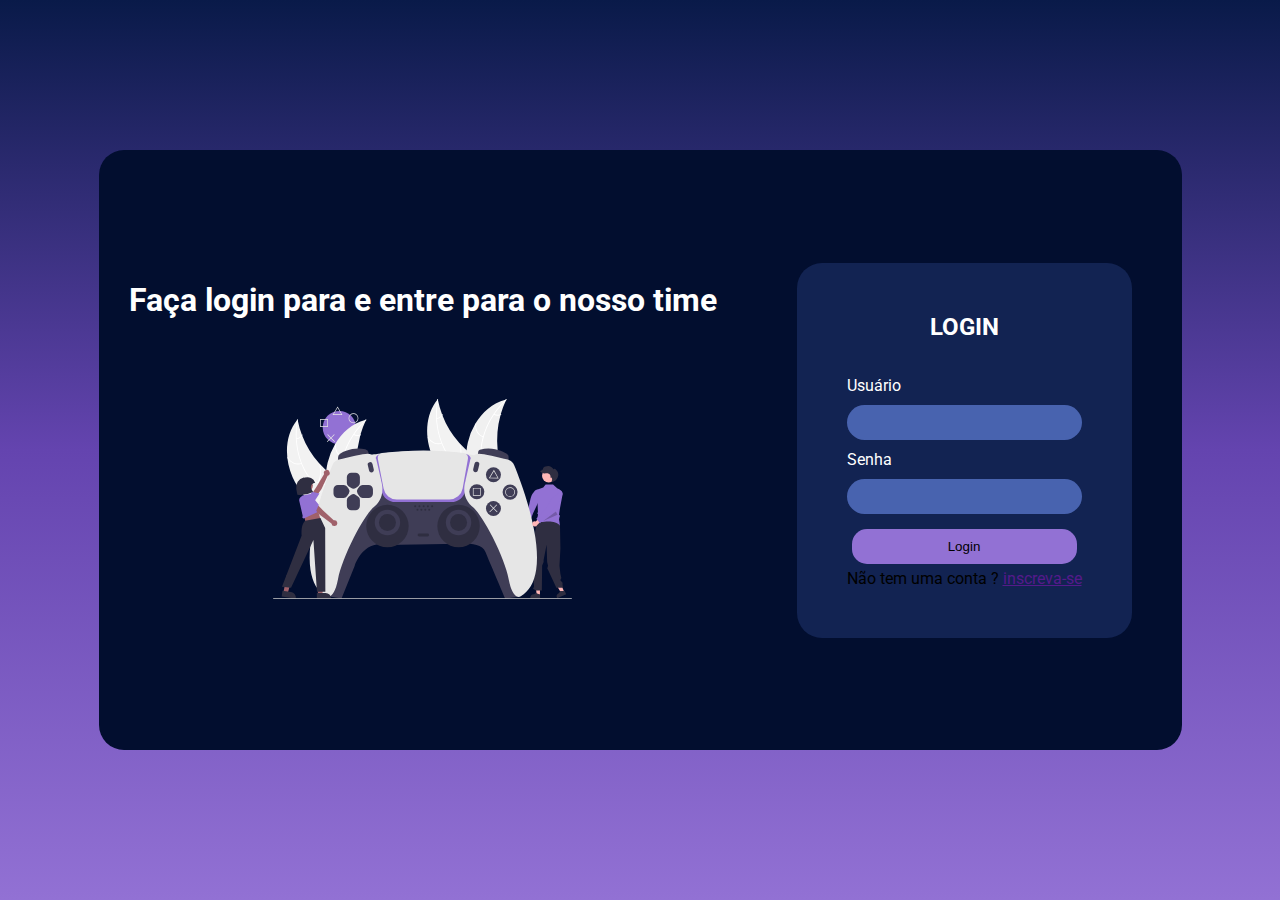
==== frontend/pages/index.html @ 09ebd904 "criando tela de login frontend" ====
<!DOCTYPE html>
<html lang="en">
<head>
  <meta charset="UTF-8">
  <meta http-equiv="X-UA-Compatible" content="IE=edge">
  <meta name="viewport" content="width=device-width, initial-scale=1.0">

  <link rel="preconnect" href="https://fonts.googleapis.com">
  <link rel="preconnect" href="https://fonts.gstatic.com" crossorigin>
  <link href="https://fonts.googleapis.com/css2?family=Roboto:wght@300;400;500&display=swap" rel="stylesheet">

  <link rel="stylesheet" href="../styles/global.css">
  <link rel="stylesheet" href="../styles/index.css">
  <title>Login</title>
</head>
<body>
  <section>
    <div class="container">
      <div class="left-container">
        <h1>Faça login para e entre para o nosso time</h1>
        <img src="../assets/logo.svg" alt="logo">
      </div>
      <div class="right-container">
        <h2>LOGIN</h2>
        <form action="">
          <label for="">Usuário</label>
          <input type="text">
          <label for="">Senha</label>
          <input type="password">
          <button>Login</button>
          <p>Não tem uma conta ? <a href="">inscreva-se</a> </p> 
        </form>
      </div>
    </div>
  </section>
</body>
</html>
---- frontend/styles/global.css ----
*{
  margin:0;
  padding:0;
  box-sizing:border-box;
}

html, body{
  height:100%;
}

h1,h2, p, label{
  font-family: 'Roboto', sans-serif;
}

button{
  cursor:pointer;
}
---- frontend/styles/index.css ----
section{
  display: flex;
  justify-content: center;
  align-items: center;

  height: 100%;
  background: radial-gradient(crcle, #121024 0%, rgb(90, 54, 161) 0%, rgba(2,14,47,1) 100%);
  background: linear-gradient(0deg, rgba(18,16,36,1) 0%, rgba(172,130,255,1) 0%, rgba(2,14,47,1) 100%);
  background: rgb(18,16,36);
  background: linear-gradient(0deg, rgba(18,16,36,1) 0%, rgb(146, 113, 212) 0%, rgb(100, 68, 175) 50%, rgb(9, 26, 73) 100%);

}



.container{
  display: flex;
  justify-content: center;
  align-items: center;

  height: 600px;

  background-color: #020e2f;

  border-radius: 25px;
}



.left-container{
  display: flex;
  justify-content:center;
  align-items:center;
  flex-direction: column;
}

.left-container h1{
  margin:30px;
}

.left-container h1{
  color: white;
}

.left-container img{
  margin: 50px;
  height: 200px;
}



.right-container{
  display:flex;
  align-items: center;
  justify-content: center;
  flex-direction: column;

  margin:50px;
  padding:50px;

  border-radius: 25px;
  background-color: #122352;
}

.right-container h2{
  color: #fff;
  margin-bottom:35px;
}

.right-container form{
  display: flex;
  flex-direction: column;
}

.right-container form label{
  color: #fff;
}

.right-container form input{
  background-color: #4863af;
  border: none;
  margin: 10px 0;
  padding: 10px 10px;
  border-radius: 25px;
}

.right-container form input:focus{
  background-color: #435da7;
}

.right-container form button{
  margin:5px;
  padding: 10px 10px;
  border:none;
  border-radius: 15px;
  background-color: #9271d4;
}
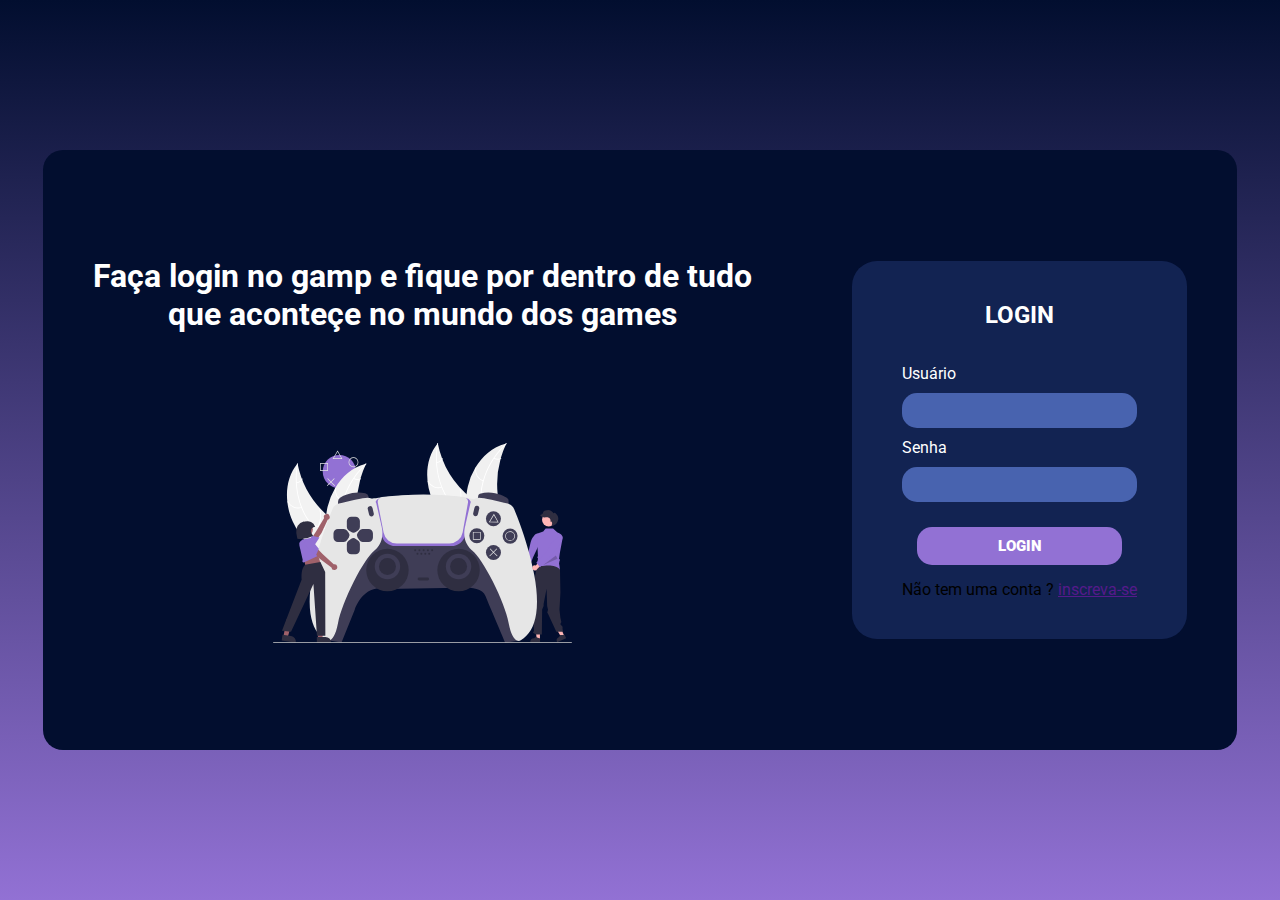
==== commit beedda86: "ajustes" ====
--- a/frontend/pages/index.html
+++ b/frontend/pages/index.html
@@ -17,7 +17,8 @@
   <section>
     <div class="container">
       <div class="left-container">
-        <h1>Faça login para e entre para o nosso time</h1>
+        <h1>Faça login no gamp e fique por dentro de tudo</h1>
+        <h1>que aconteçe no mundo dos games</h1>
         <img src="../assets/logo.svg" alt="logo">
       </div>
       <div class="right-container">
@@ -27,7 +28,7 @@
           <input type="text">
           <label for="">Senha</label>
           <input type="password">
-          <button>Login</button>
+          <button class="efeito">LOGIN</button>
           <p>Não tem uma conta ? <a href="">inscreva-se</a> </p> 
         </form>
       </div>
--- a/frontend/styles/global.css
+++ b/frontend/styles/global.css
@@ -1,7 +1,20 @@
-*{
+/*resetando os estilos padrões do navegador*/
+*,
+*::before,
+*::after{
   margin:0;
   padding:0;
   box-sizing:border-box;
+}
+
+/*Variáveis globais de cores do site*/
+:root{
+  --white: #fff;
+  --blue-900:#020e2f;
+  --blue-500:#122352;
+  --blue-100:#4863af;
+  --purple-999:#a018a5;
+  --purple-900:#9271d4;
 }
 
 html, body{
--- a/frontend/styles/index.css
+++ b/frontend/styles/index.css
@@ -4,11 +4,8 @@
   align-items: center;
 
   height: 100%;
-  background: radial-gradient(crcle, #121024 0%, rgb(90, 54, 161) 0%, rgba(2,14,47,1) 100%);
-  background: linear-gradient(0deg, rgba(18,16,36,1) 0%, rgba(172,130,255,1) 0%, rgba(2,14,47,1) 100%);
-  background: rgb(18,16,36);
-  background: linear-gradient(0deg, rgba(18,16,36,1) 0%, rgb(146, 113, 212) 0%, rgb(100, 68, 175) 50%, rgb(9, 26, 73) 100%);
-
+  background: linear-gradient(0deg, rgba(18,16,36,1) 0%, var(--purple-900) 0%, var(--purple-900) 0%, var(--blue-900) 100%);
+  background-color: #464a66;
 }
 
 
@@ -19,10 +16,9 @@
   align-items: center;
 
   height: 600px;
-
-  background-color: #020e2f;
-
-  border-radius: 25px;
+  
+  background-color: var(--blue-900);
+  border-radius: 20px;
 }
 
 
@@ -32,18 +28,15 @@
   justify-content:center;
   align-items:center;
   flex-direction: column;
+  margin:0 50px;
 }
 
 .left-container h1{
-  margin:30px;
-}
-
-.left-container h1{
-  color: white;
+  color: var(--white);
 }
 
 .left-container img{
-  margin: 50px;
+  margin-top: 110px;
   height: 200px;
 }
 
@@ -56,14 +49,13 @@
   flex-direction: column;
 
   margin:50px;
-  padding:50px;
-
+  padding: 40px 50px;
   border-radius: 25px;
-  background-color: #122352;
+  background-color: var(--blue-500);
 }
 
 .right-container h2{
-  color: #fff;
+  color: var(--white);
   margin-bottom:35px;
 }
 
@@ -73,26 +65,39 @@
 }
 
 .right-container form label{
-  color: #fff;
+  color: var(--white);
 }
 
 .right-container form input{
-  background-color: #4863af;
+  background-color: var(--blue-100);
   border: none;
+  color: var(--white);
   margin: 10px 0;
   padding: 10px 10px;
-  border-radius: 25px;
+  border-radius: 15px;
 }
 
 .right-container form input:focus{
-  background-color: #435da7;
+  background-color: var(--blue-100);
 }
 
 .right-container form button{
-  margin:5px;
+  margin:15px;
   padding: 10px 10px;
+
   border:none;
   border-radius: 15px;
-  background-color: #9271d4;
+
+  font-size:15px;
+  font-family: 'Roboto', sans-serif;
+  font-weight:900;
+  color: var(--white);
+
+  background-color: var(--purple-900);
+
+  transition: .4s ease;
 }
 
+.right-container form button:hover{
+  background-color: var(--purple-999);
+}